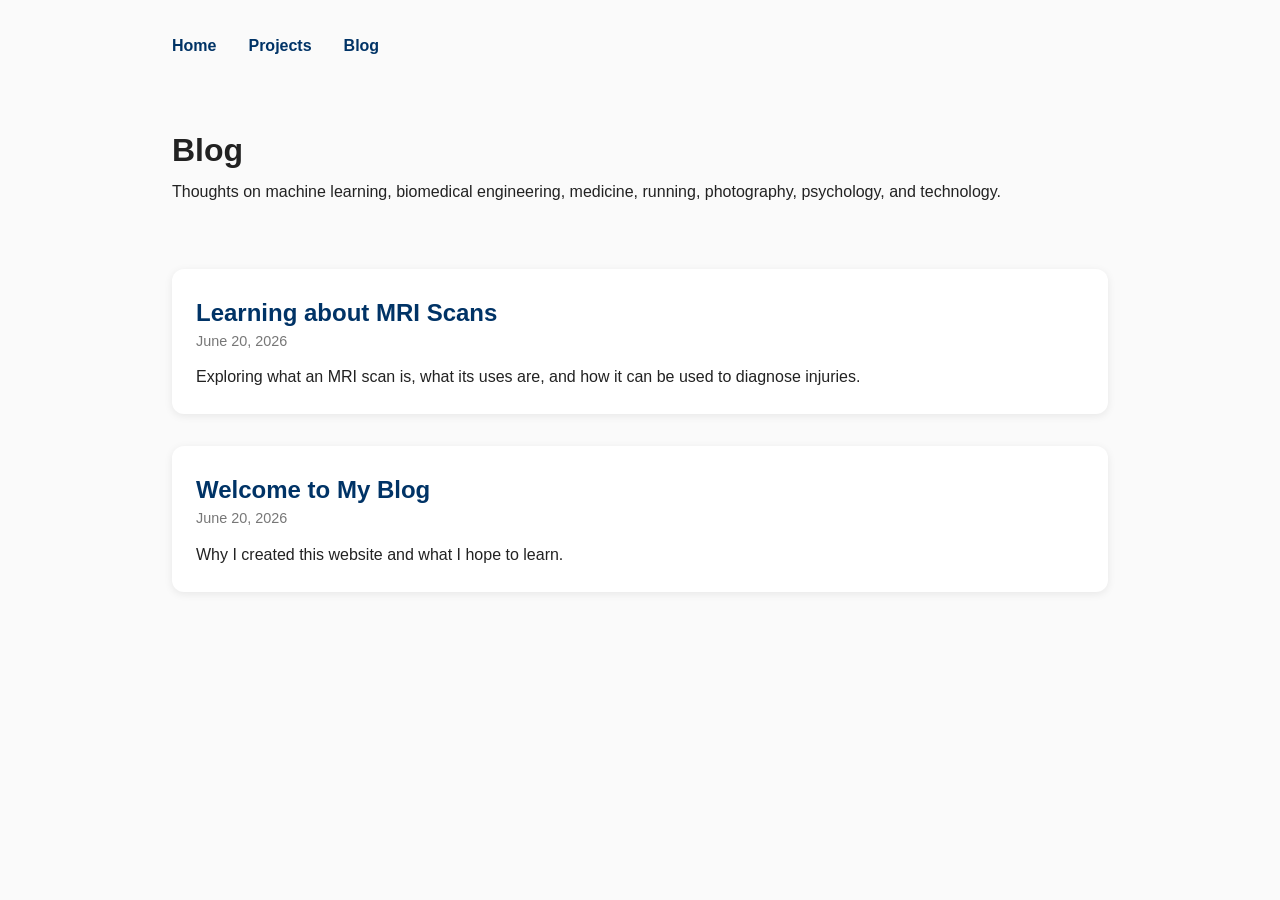
==== blog.html @ 6f5afd09 "Add files via upload" ====
<!DOCTYPE html>
<html lang="en">

<head>
    <meta charset="UTF-8">
    <meta name="viewport" content="width=device-width, initial-scale=1.0">
    <title>Blog | Raghav Iyer</title>
    <link rel="stylesheet" href="style.css">
</head>

<body>

    <nav>
        <a href="index.html">Home</a>
        <a href="projects.html">Projects</a>
        <a href="blog.html">Blog</a>
    </nav>

    <h1>Blog</h1>

    <p>
        Thoughts on machine learning, biomedical engineering,
        medicine, running, photography, psychology, and technology.
    </p>

    <section>

        

        

        <div class="card post-preview">
            <h2>
                <a href="posts/mri.html">
                    Learning about MRI Scans
                </a>
            </h2>

            <p class="post-date">
                June 20, 2026

            </p>
            <p>
                Exploring what an MRI scan is, what its uses are, and how it can be used to diagnose injuries.
            </p>
        </div>


        <div class="card post-preview">
            <h2>
                <a href="posts/welcome.html">
                    Welcome to My Blog
                </a>
            </h2>
            <p class="post-date">
                June 20, 2026

            </p>
            <p>
                Why I created this website and what I hope to learn.
            </p>
        </div>

    </section>

</body>

</html>
---- style.css ----
* {
    margin: 0;
    padding: 0;
    box-sizing: border-box;
}

body {
    font-family: Inter, Arial, sans-serif;
    max-width: 1000px;
    margin: 0 auto;
    padding: 2rem;
    line-height: 1.7;
    color: #222;
    background: #fafafa;
}

nav {
    display: flex;
    gap: 2rem;
    margin-bottom: 4rem;
}

nav a {
    text-decoration: none;
    color: #003366;
    font-weight: 600;
}

nav a:hover {
    opacity: 0.7;
}

.hero {
    padding: 5rem 0;
}

.hero h1 {
    font-size: 3.5rem;
}

.hero p {
    font-size: 1.2rem;
    color: #666;
    margin-top: 1rem;
}

section {
    margin-top: 4rem;
}

.card {
    background: white;
    border-radius: 12px;
    padding: 1.5rem;
    margin-top: 1rem;
    box-shadow: 0 2px 8px rgba(0,0,0,.08);
}

.card h3 {
    margin-bottom: .5rem;
}

.button {
    display: inline-block;
    margin-top: 1rem;
    padding: .7rem 1.2rem;
    background: #003366;
    color: white;
    text-decoration: none;
    border-radius: 8px;
}

.post-preview {
    margin-bottom: 2rem;
}

.post-preview a {
    color: #003366;
    text-decoration: none;
}

footer {
    margin-top: 5rem;
    color: #777;
    text-align: center;
}

.post-date {
    color: #777;
    font-size: 0.9rem;
    margin-top: -5px;
    margin-bottom: 10px;
}

a:link {
  text-decoration: none;
  color:#003366
}
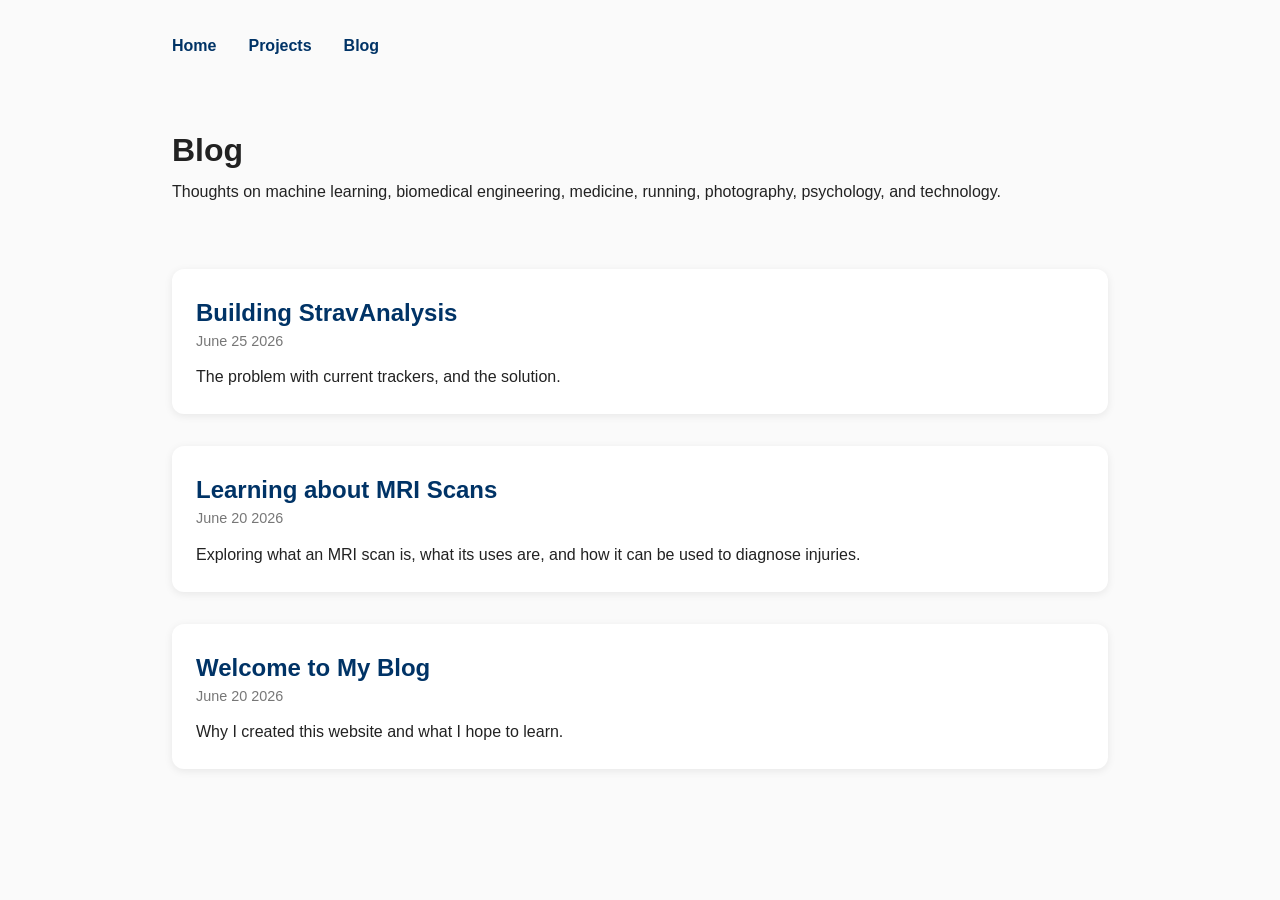
==== commit eacf07a9: "update" ====
--- a/blog.html
+++ b/blog.html
@@ -25,9 +25,22 @@
 
     <section>
 
-        
 
-        
+
+        <div class="card post-preview">
+            <h2>
+                <a href="posts/stravanalysis.html">
+                    Building StravAnalysis
+                </a>
+            </h2>
+            <p class="post-date">
+                June 25 2026
+
+            </p>
+            <p>
+                The problem with current trackers, and the solution.
+            </p>
+        </div>
 
         <div class="card post-preview">
             <h2>
@@ -37,7 +50,7 @@
             </h2>
 
             <p class="post-date">
-                June 20, 2026
+                June 20 2026
 
             </p>
             <p>
@@ -53,7 +66,7 @@
                 </a>
             </h2>
             <p class="post-date">
-                June 20, 2026
+                June 20 2026
 
             </p>
             <p>
--- a/style.css
+++ b/style.css
@@ -66,7 +66,7 @@
     margin-top: 1rem;
     padding: .7rem 1.2rem;
     background: #003366;
-    color: white;
+    color: rgb(255, 255, 255);
     text-decoration: none;
     border-radius: 8px;
 }
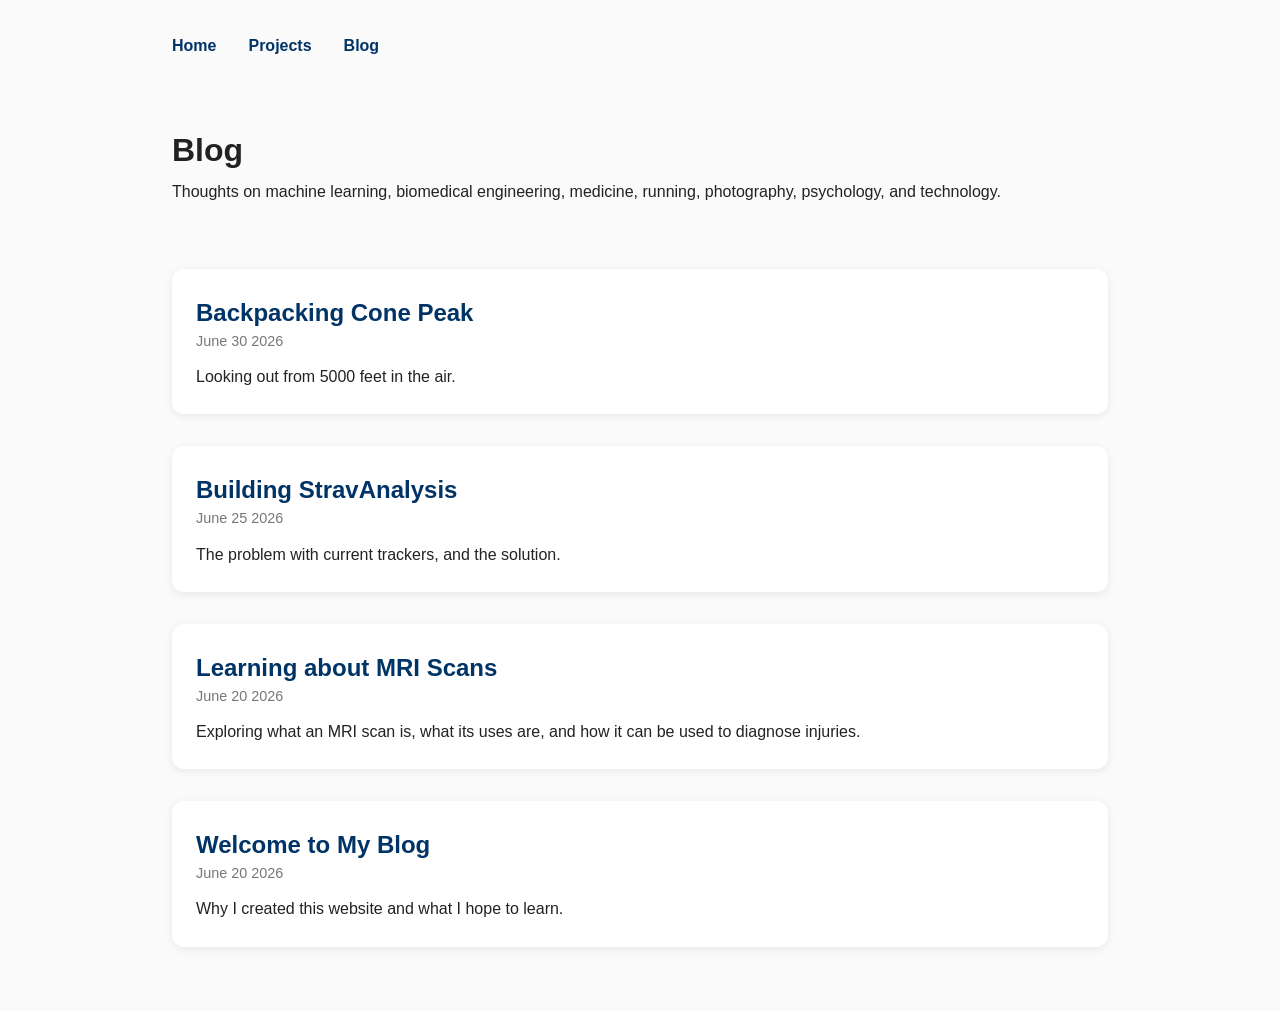
==== commit dcaca242: "update" ====
--- a/blog.html
+++ b/blog.html
@@ -26,6 +26,20 @@
     <section>
 
 
+        <div class="card post-preview">
+            <h2>
+                <a href="posts/conepeak.html">
+                    Backpacking Cone Peak
+                </a>
+            </h2>
+            <p class="post-date">
+                June 30 2026
+
+            </p>
+            <p>
+                Looking out from 5000 feet in the air.
+            </p>
+        </div>
 
         <div class="card post-preview">
             <h2>
--- a/style.css
+++ b/style.css
@@ -96,4 +96,27 @@
 a:link {
   text-decoration: none;
   color:#003366
+}
+
+img{
+    max-width:100%;
+    height:auto;
+}
+.route-map {
+    width: 100%;
+    max-width: 900px;
+    margin: 2rem auto;
+}
+
+.route-map iframe {
+    width: 100%;
+    aspect-ratio: 16 / 9;
+    border: none;
+    border-radius: 10px;
+}
+
+.route-map figcaption {
+    text-align: center;
+    margin-top: 0.5rem;
+    font-style: italic;
 }
